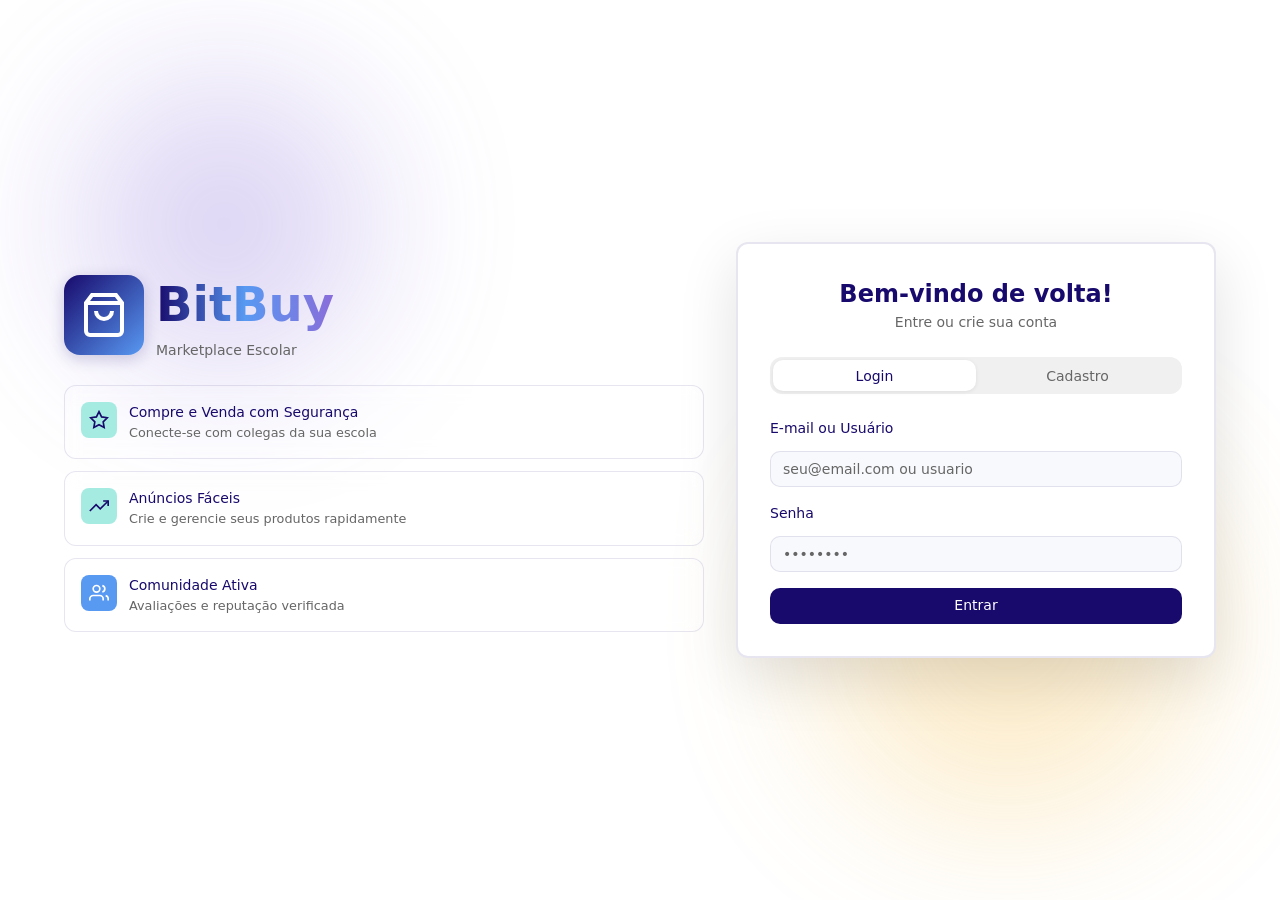
==== bitbuy/index.html @ c6470ace "Atualização 10082026" ====
<!DOCTYPE html>
<html lang="pt-BR">
<head>
  <meta charset="UTF-8">
  <meta name="viewport" content="width=device-width, initial-scale=1.0">
  <title>BitBuy — Marketplace Escolar</title>
  <link rel="stylesheet" href="style.css">
</head>
<body data-page="auth">

<div class="auth-page">
  <!-- Blobs animados de fundo -->
  <div class="auth-blob auth-blob-1"></div>
  <div class="auth-blob auth-blob-2"></div>

  <div class="auth-container">

    <!-- Branding (apenas desktop) -->
    <div class="auth-branding">
      <div class="auth-logo">
        <div class="auth-logo-icon">
          <svg viewBox="0 0 24 24" fill="none" stroke="currentColor" stroke-width="2">
            <path d="M6 2L3 6v14a2 2 0 002 2h14a2 2 0 002-2V6l-3-4z"/>
            <line x1="3" y1="6" x2="21" y2="6"/>
            <path d="M16 10a4 4 0 01-8 0"/>
          </svg>
        </div>
        <div class="auth-logo-text">
          <h1 class="gradient-text">BitBuy</h1>
          <p>Marketplace Escolar</p>
        </div>
      </div>

      <div style="display:flex;flex-direction:column;gap:.75rem">
        <div class="auth-feature">
          <div class="auth-feature-icon" style="background:var(--secondary)">
            <svg viewBox="0 0 24 24" fill="none" stroke="var(--primary)" stroke-width="2">
              <polygon points="12 2 15.09 8.26 22 9.27 17 14.14 18.18 21.02 12 17.77 5.82 21.02 7 14.14 2 9.27 8.91 8.26 12 2"/>
            </svg>
          </div>
          <div>
            <h3>Compre e Venda com Segurança</h3>
            <p>Conecte-se com colegas da sua escola</p>
          </div>
        </div>
        <div class="auth-feature">
          <div class="auth-feature-icon" style="background:#A6EBE2">
            <svg viewBox="0 0 24 24" fill="none" stroke="#180A6C" stroke-width="2">
              <polyline points="23 6 13.5 15.5 8.5 10.5 1 18"/><polyline points="17 6 23 6 23 12"/>
            </svg>
          </div>
          <div>
            <h3>Anúncios Fáceis</h3>
            <p>Crie e gerencie seus produtos rapidamente</p>
          </div>
        </div>
        <div class="auth-feature">
          <div class="auth-feature-icon" style="background:var(--accent)">
            <svg viewBox="0 0 24 24" fill="none" stroke="white" stroke-width="2">
              <path d="M17 21v-2a4 4 0 0 0-4-4H5a4 4 0 0 0-4 4v2"/><circle cx="9" cy="7" r="4"/>
              <path d="M23 21v-2a4 4 0 0 0-3-3.87"/><path d="M16 3.13a4 4 0 0 1 0 7.75"/>
            </svg>
          </div>
          <div>
            <h3>Comunidade Ativa</h3>
            <p>Avaliações e reputação verificada</p>
          </div>
        </div>
      </div>
    </div>

    <!-- Card de autenticação -->
    <div class="auth-card-wrapper">
      <div class="auth-card">

        <!-- Logo mobile -->
        <div class="auth-mobile-logo">
          <div class="auth-logo-icon" style="padding:.75rem">
            <svg style="width:2.5rem;height:2.5rem" viewBox="0 0 24 24" fill="none" stroke="white" stroke-width="2">
              <path d="M6 2L3 6v14a2 2 0 002 2h14a2 2 0 002-2V6l-3-4z"/>
              <line x1="3" y1="6" x2="21" y2="6"/>
              <path d="M16 10a4 4 0 01-8 0"/>
            </svg>
          </div>
        </div>

        <div class="auth-card-header">
          <h2 class="hidden-lg">BitBuy</h2>
          <h2 class="show-lg" style="display:none">Bem-vindo de volta!</h2>
          <p>Entre ou crie sua conta</p>
        </div>

        <!-- Tabs -->
        <div id="auth-tabs">
          <div class="tabs-list" style="margin-bottom:1.5rem">
            <button class="tab-trigger active" data-tab="login">Login</button>
            <button class="tab-trigger" data-tab="register">Cadastro</button>
          </div>

          <!-- Login -->
          <div class="tab-content active" data-tab="login">
            <form id="login-form" onsubmit="handleLogin(event)">
              <div class="form-group">
                <label class="label" for="login-email">E-mail ou Usuário</label>
                <input class="input" id="login-email" type="text" placeholder="seu@email.com ou usuario" required>
              </div>
              <div class="form-group">
                <label class="label" for="login-password">Senha</label>
                <input class="input" id="login-password" type="password" placeholder="••••••••" required>
              </div>
              <button type="submit" class="btn btn-primary btn-full" id="login-btn">Entrar</button>
            </form>
          </div>

          <!-- Cadastro -->
          <div class="tab-content" data-tab="register">
            <form id="register-form" onsubmit="handleRegister(event)">
              <div class="form-group">
                <label class="label" for="reg-username">Nome de Usuário</label>
                <input class="input" id="reg-username" type="text" placeholder="ex: joao_silva" required>
              </div>
              <div class="form-group">
                <label class="label" for="reg-email">E-mail</label>
                <input class="input" id="reg-email" type="email" placeholder="seu@email.com" required>
              </div>
              <div class="form-group">
                <label class="label" for="reg-password">Senha</label>
                <input class="input" id="reg-password" type="password" placeholder="Mínimo 6 caracteres" required>
              </div>
              <div class="form-group">
                <label class="label" for="reg-school">Instituição de Ensino</label>
                <input class="input" id="reg-school" type="text" placeholder="Nome da sua faculdade/escola" required>
              </div>
              <div class="form-group">
                <label class="label" for="reg-type">Tipo de Conta</label>
                <select class="select" id="reg-type" onchange="toggleContactField()">
                  <option value="comprador">Quero Apenas Comprar</option>
                  <option value="vendedor">Quero Vender Produtos/Serviços</option>
                </select>
              </div>
              <div class="form-group" id="contact-field" style="display:none">
                <label class="label" for="reg-contact">Telefone ou Forma de Contato</label>
                <input class="input" id="reg-contact" type="text" placeholder="Digite seu telefone ou forma de contato">
              </div>
              <button type="submit" class="btn btn-primary btn-full" id="register-btn">Cadastrar</button>
            </form>
          </div>
        </div><!-- /tabs -->

      </div>
    </div><!-- /auth-card-wrapper -->

  </div><!-- /auth-container -->
</div><!-- /auth-page -->

<div id="toast-container"></div>

<script src="app.js"></script>
<script>
  function toggleContactField() {
    const type = document.getElementById('reg-type').value;
    const field = document.getElementById('contact-field');
    const input = document.getElementById('reg-contact');
    field.style.display = type === 'vendedor' ? '' : 'none';
    input.required = type === 'vendedor';
  }

  async function handleLogin(e) {
    e.preventDefault();
    const btn = document.getElementById('login-btn');
    btn.disabled = true;
    btn.textContent = 'Entrando...';
    try {
      const data = await apiPost('login.php', {
        emailOrUsername: document.getElementById('login-email').value,
        password: document.getElementById('login-password').value,
      });
      if (data.success) {
        State.setUser(data.user);
        toast('Login realizado com sucesso!');
        setTimeout(() => navigate('home.html'), 600);
      } else {
        toast(data.message || 'Email/usuário ou senha incorretos.', 'error');
        btn.disabled = false;
        btn.textContent = 'Entrar';
      }
    } catch {
      toast('Não foi possível conectar ao servidor.', 'error');
      btn.disabled = false;
      btn.textContent = 'Entrar';
    }
  }

  async function handleRegister(e) {
    e.preventDefault();
    const type = document.getElementById('reg-type').value;
    const contact = document.getElementById('reg-contact').value.trim();
    if (type === 'vendedor' && !contact) {
      toast('Informe uma forma de contato para conta de vendedor.', 'error');
      return;
    }
    const btn = document.getElementById('register-btn');
    btn.disabled = true;
    btn.textContent = 'Cadastrando...';
    try {
      const data = await apiPost('register.php', {
        username:    document.getElementById('reg-username').value,
        email:       document.getElementById('reg-email').value,
        password:    document.getElementById('reg-password').value,
        school:      document.getElementById('reg-school').value,
        accountType: type,
        contact,
      });
      if (data.success) {
        State.setUser(data.user);
        toast('Conta criada com sucesso!');
        setTimeout(() => navigate('home.html'), 600);
      } else {
        toast(data.message || 'Erro ao criar conta.', 'error');
        btn.disabled = false;
        btn.textContent = 'Cadastrar';
      }
    } catch {
      toast('Não foi possível conectar ao servidor.', 'error');
      btn.disabled = false;
      btn.textContent = 'Cadastrar';
    }
  }

  document.addEventListener('DOMContentLoaded', () => {
    initTabs('auth-tabs');
    // mostrar título correto em desktop
    const isDesktop = window.innerWidth >= 1024;
    document.querySelector('.hidden-lg').style.display = isDesktop ? 'none' : '';
    document.querySelector('.show-lg').style.display  = isDesktop ? ''     : 'none';
  });
</script>
</body>
</html>
---- bitbuy/style.css ----
/* ============================================================
   BitBuy — style.css
   Tema fiel ao theme.css original (variáveis CSS)
   ============================================================ */

/* ---------- Variáveis de tema (light) ---------- */
:root {
  --background: #ffffff;
  --foreground: #180A6C;
  --card: #ffffff;
  --card-foreground: #180A6C;
  --primary: #180A6C;
  --primary-foreground: #ffffff;
  --secondary: #A6EBE2;
  --secondary-foreground: #180A6C;
  --muted: #f0f0f0;
  --muted-foreground: #666666;
  --accent: #5899F2;
  --accent-foreground: #ffffff;
  --highlight: #896DDA;
  --destructive: #d4183d;
  --destructive-foreground: #ffffff;
  --border: rgba(24,10,108,0.1);
  --input-bg: #f8f9fc;
  --ring: #5899F2;
  --radius: 0.75rem;
  --warning: #F5C051;
}

/* ---------- Tema escuro ---------- */
.dark {
  --background: #0f0820;
  --foreground: #A6EBE2;
  --card: #1a1035;
  --card-foreground: #A6EBE2;
  --primary: #A6EBE2;
  --primary-foreground: #180A6C;
  --secondary: #180A6C;
  --secondary-foreground: #A6EBE2;
  --muted: #2a2045;
  --muted-foreground: #a0a0a0;
  --accent: #5899F2;
  --accent-foreground: #ffffff;
  --border: rgba(166,235,226,0.15);
  --input-bg: #1a1035;
}

/* ---------- Reset ---------- */
*, *::before, *::after { box-sizing: border-box; margin: 0; padding: 0; }

body {
  font-family: system-ui, -apple-system, sans-serif;
  background: var(--background);
  color: var(--foreground);
  font-size: 16px;
  line-height: 1.5;
  min-height: 100vh;
}

a { color: inherit; text-decoration: none; }
button { cursor: pointer; font-family: inherit; }
input, textarea, select { font-family: inherit; font-size: 1rem; }
img { max-width: 100%; display: block; }
main {
  padding-bottom: 7.5rem;
  box-sizing: border-box;
}


/* ---------- Utilitários de layout ---------- */
.flex { display: flex; }
.flex-col { flex-direction: column; }
.items-center { align-items: center; }
.items-start { align-items: flex-start; }
.items-end { align-items: flex-end; }
.justify-center { justify-content: center; }
.justify-between { justify-content: space-between; }
.justify-end { justify-content: flex-end; }
.gap-1 { gap: 0.25rem; }
.gap-2 { gap: 0.5rem; }
.gap-3 { gap: 0.75rem; }
.gap-4 { gap: 1rem; }
.gap-6 { gap: 1.5rem; }
.flex-wrap { flex-wrap: wrap; }
.flex-1 { flex: 1; }
.grid { display: grid; }
.w-full { width: 100%; }
.h-full { height: 100%; }
.relative { position: relative; }
.absolute { position: absolute; }
.fixed { position: fixed; }
.sticky { position: sticky; }
.overflow-hidden { overflow: hidden; }
.overflow-y-auto { overflow-y: auto; }
.shrink-0 { flex-shrink: 0; }

/* ---------- Espaçamento ---------- */
.p-2 { padding: 0.5rem; }
.p-3 { padding: 0.75rem; }
.p-4 { padding: 1rem; }
.p-6 { padding: 1.5rem; }
.px-2 { padding-left: 0.5rem; padding-right: 0.5rem; }
.px-3 { padding-left: 0.75rem; padding-right: 0.75rem; }
.px-4 { padding-left: 1rem; padding-right: 1rem; }
.px-6 { padding-left: 1.5rem; padding-right: 1.5rem; }
.py-2 { padding-top: 0.5rem; padding-bottom: 0.5rem; }
.py-4 { padding-top: 1rem; padding-bottom: 1rem; }
.py-6 { padding-top: 1.5rem; padding-bottom: 1.5rem; }
.py-8 { padding-top: 2rem; padding-bottom: 2rem; }
.mt-2 { margin-top: 0.5rem; }
.mt-4 { margin-top: 1rem; }
.mb-2 { margin-bottom: 0.5rem; }
.mb-4 { margin-bottom: 1rem; }
.mb-6 { margin-bottom: 1.5rem; }
.mx-auto { margin-left: auto; margin-right: auto; }

/* ---------- Tipografia ---------- */
.text-xs { font-size: 0.75rem; }
.text-sm { font-size: 0.875rem; }
.text-base { font-size: 1rem; }
.text-lg { font-size: 1.125rem; }
.text-xl { font-size: 1.25rem; }
.text-2xl { font-size: 1.5rem; }
.text-3xl { font-size: 1.875rem; }
.font-medium { font-weight: 500; }
.font-semibold { font-weight: 600; }
.font-bold { font-weight: 700; }
.text-center { text-align: center; }
.text-right { text-align: right; }
.capitalize { text-transform: capitalize; }
.line-clamp-2 { display: -webkit-box; -webkit-line-clamp: 2; -webkit-box-orient: vertical; overflow: hidden; }
.truncate { overflow: hidden; text-overflow: ellipsis; white-space: nowrap; }
.whitespace-nowrap { white-space: nowrap; }

/* ---------- Cores de texto ---------- */
.text-primary { color: var(--primary); }
.text-accent { color: var(--accent); }
.text-muted { color: var(--muted-foreground); }
.text-destructive { color: var(--destructive); }
.text-yellow { color: #eab308; }
.text-white { color: #fff; }

/* ---------- Gradiente de texto ---------- */
.gradient-text {
  background: linear-gradient(to right, var(--primary), var(--accent), #896DDA);
  -webkit-background-clip: text;
  -webkit-text-fill-color: transparent;
  background-clip: text;
}

/* ============================================================
   COMPONENTES
   ============================================================ */

/* ---------- Botões ---------- */
.btn {
  display: inline-flex;
  align-items: center;
  justify-content: center;
  gap: 0.5rem;
  padding: 0.5rem 1rem;
  border-radius: calc(var(--radius) - 2px);
  font-size: 0.875rem;
  font-weight: 500;
  border: 1px solid transparent;
  transition: background 0.15s, opacity 0.15s, transform 0.1s;
  white-space: nowrap;
  line-height: 1.25;
  min-height: 2.25rem;
}
.btn:disabled { opacity: 0.5; pointer-events: none; }
.btn:active { transform: scale(0.98); }
.btn svg { width: 1rem; height: 1rem; flex-shrink: 0; }

.btn-primary { background: var(--primary); color: var(--primary-foreground); }
.btn-primary:hover { opacity: 0.9; }

.btn-destructive { background: var(--destructive); color: var(--destructive-foreground); }
.btn-destructive:hover { opacity: 0.9; }

.btn-outline { background: var(--background); color: var(--foreground); border-color: var(--border); }
.btn-outline:hover { background: var(--accent); color: var(--accent-foreground); }

.btn-ghost { background: transparent; color: var(--foreground); border-color: transparent; }
.btn-ghost:hover { background: var(--muted); }

.btn-sm { padding: 0.35rem 0.75rem; font-size: 0.8rem; min-height: 2rem; }
.btn-lg { padding: 0.625rem 1.5rem; min-height: 2.5rem; }
.btn-icon { padding: 0.5rem; min-width: 2.25rem; min-height: 2.25rem; border-radius: calc(var(--radius) - 2px); }
.btn-full { width: 100%; }

/* ---------- Inputs ---------- */
.input {
  display: block;
  width: 100%;
  padding: 0.4rem 0.75rem;
  border: 1px solid var(--border);
  border-radius: calc(var(--radius) - 2px);
  background: var(--input-bg);
  color: var(--foreground);
  font-size: 0.875rem;
  min-height: 2.25rem;
  outline: none;
  transition: border-color 0.15s, box-shadow 0.15s;
}
.input:focus { border-color: var(--ring); box-shadow: 0 0 0 3px rgba(88,153,242,0.2); }
.input::placeholder { color: var(--muted-foreground); }
.input[type="file"] { padding: 0.3rem 0.75rem; cursor: pointer; }

.textarea {
  display: block;
  width: 100%;
  padding: 0.5rem 0.75rem;
  border: 1px solid var(--border);
  border-radius: calc(var(--radius) - 2px);
  background: var(--input-bg);
  color: var(--foreground);
  font-size: 0.875rem;
  resize: vertical;
  min-height: 5rem;
  outline: none;
  transition: border-color 0.15s, box-shadow 0.15s;
}
.textarea:focus { border-color: var(--ring); box-shadow: 0 0 0 3px rgba(88,153,242,0.2); }
.textarea::placeholder { color: var(--muted-foreground); }

/* ---------- Label ---------- */
.label {
  display: block;
  font-size: 0.875rem;
  font-weight: 500;
  margin-bottom: 0.375rem;
  color: var(--foreground);
}

/* ---------- Select nativo estilizado ---------- */
.select {
  display: block;
  width: 100%;
  padding: 0.4rem 2rem 0.4rem 0.75rem;
  border: 1px solid var(--border);
  border-radius: calc(var(--radius) - 2px);
  background: var(--input-bg);
  color: var(--foreground);
  font-size: 0.875rem;
  min-height: 2.25rem;
  outline: none;
  appearance: none;
  background-image: url("data:image/svg+xml,%3Csvg xmlns='http://www.w3.org/2000/svg' width='12' height='12' viewBox='0 0 24 24' fill='none' stroke='%23666' stroke-width='2'%3E%3Cpath d='M6 9l6 6 6-6'/%3E%3C/svg%3E");
  background-repeat: no-repeat;
  background-position: right 0.75rem center;
  cursor: pointer;
  transition: border-color 0.15s, box-shadow 0.15s;
}
.select:focus { border-color: var(--ring); box-shadow: 0 0 0 3px rgba(88,153,242,0.2); }

/* ---------- Form group ---------- */
.form-group { display: grid; gap: 0.375rem; margin-bottom: 1rem; }
.form-row { display: grid; grid-template-columns: 1fr 1fr; gap: 1rem; }
@media (max-width: 640px) { .form-row { grid-template-columns: 1fr; } }

/* ---------- Card ---------- */
.card {
  background: var(--card);
  color: var(--card-foreground);
  border: 1px solid var(--border);
  border-radius: var(--radius);
  display: flex;
  flex-direction: column;
  gap: 0;
}
.card-header { padding: 1.5rem 1.5rem 0; }
.card-title { font-size: 1rem; font-weight: 600; line-height: 1.2; }
.card-description { font-size: 0.875rem; color: var(--muted-foreground); margin-top: 0.25rem; }
.card-content { padding: 1rem 1.5rem; }
.card-footer { padding: 0 1.5rem 1.5rem; display: flex; align-items: center; gap: 0.5rem; }
.card.shadow { box-shadow: 0 4px 24px rgba(24,10,108,0.08); border: none; }
.card.shadow-sm { box-shadow: 0 1px 8px rgba(24,10,108,0.06); }

/* ---------- Badge ---------- */
.badge {
  display: inline-flex;
  align-items: center;
  justify-content: center;
  border-radius: 0.375rem;
  border: 1px solid transparent;
  padding: 0.125rem 0.5rem;
  font-size: 0.75rem;
  font-weight: 500;
  white-space: nowrap;
  cursor: default;
  transition: background 0.15s;
}
.badge-default { background: var(--primary); color: var(--primary-foreground); }
.badge-secondary { background: var(--secondary); color: var(--secondary-foreground); }
.badge-outline { background: transparent; border-color: var(--border); color: var(--foreground); }
.badge-accent { background: var(--accent); color: var(--accent-foreground); }
.badge.clickable { cursor: pointer; }
.badge.clickable:hover { opacity: 0.85; }

/* ---------- Avatar ---------- */
.avatar {
  width: 2.5rem;
  height: 2.5rem;
  border-radius: 50%;
  overflow: hidden;
  display: flex;
  align-items: center;
  justify-content: center;
  background: var(--muted);
  flex-shrink: 0;
}
.avatar img { width: 100%; height: 100%; object-fit: cover; }
.avatar-lg { width: 8rem; height: 8rem; }
.avatar-fallback { color: var(--muted-foreground); display: flex; align-items: center; justify-content: center; width: 100%; height: 100%; }
.avatar-fallback svg { width: 60%; height: 60%; }

/* ---------- Switch ---------- */
.switch-wrapper { display: flex; align-items: center; gap: 0.5rem; }
.switch {
  position: relative;
  width: 2rem;
  height: 1.15rem;
  background: #cbced4;
  border-radius: 999px;
  border: 1px solid transparent;
  transition: background 0.2s;
  cursor: pointer;
  flex-shrink: 0;
}
.switch.on { background: var(--primary); }
.dark .switch { background: rgba(255,255,255,0.2); }
.dark .switch.on { background: var(--primary); }
.switch-thumb {
  position: absolute;
  top: 50%;
  left: 1px;
  transform: translateY(-50%);
  width: 1rem;
  height: 1rem;
  background: var(--card);
  border-radius: 50%;
  transition: left 0.2s;
}
.switch.on .switch-thumb { left: calc(100% - 17px); }

/* ---------- Stars ---------- */
.stars { display: flex; gap: 0.125rem; }
.star { width: 1.25rem; height: 1.25rem; color: #d1d5db; cursor: pointer; }
.star.filled { color: #eab308; }
.star svg { width: 100%; height: 100%; }

/* ---------- Separador ---------- */
.separator { height: 1px; background: var(--border); width: 100%; margin: 1rem 0; }

/* ============================================================
   MODAL / DIALOG
   ============================================================ */
.overlay {
  position: fixed;
  inset: 0;
  background: rgba(0,0,0,0.5);
  z-index: 50;
  display: flex;
  align-items: center;
  justify-content: center;
  padding: 1rem;
  opacity: 0;
  pointer-events: none;
  transition: opacity 0.2s;
}
.overlay.open { opacity: 1; pointer-events: all; }

.modal {
  background: var(--card);
  color: var(--card-foreground);
  border: 1px solid var(--border);
  border-radius: var(--radius);
  padding: 1.5rem;
  width: 100%;
  max-width: 32rem;
  max-height: 90vh;
  overflow-y: auto;
  position: relative;
  transform: scale(0.95);
  transition: transform 0.2s;
  box-shadow: 0 8px 40px rgba(0,0,0,0.18);
}
.overlay.open .modal { transform: scale(1); }
.modal-lg { max-width: 42rem; }

.modal-close {
  position: absolute;
  top: 1rem;
  right: 1rem;
  background: none;
  border: none;
  cursor: pointer;
  opacity: 0.6;
  color: var(--foreground);
  padding: 0.25rem;
  border-radius: 0.25rem;
  display: flex;
  align-items: center;
}
.modal-close:hover { opacity: 1; }
.modal-close svg { width: 1rem; height: 1rem; }

.modal-header { margin-bottom: 1rem; padding-right: 1.5rem; }
.modal-title { font-size: 1.125rem; font-weight: 600; line-height: 1; }
.modal-description { font-size: 0.875rem; color: var(--muted-foreground); margin-top: 0.25rem; }

/* ============================================================
   TABS
   ============================================================ */
.tabs-list {
  display: flex;
  background: var(--muted);
  border-radius: 0.75rem;
  padding: 3px;
  width: 100%;
}
.tab-trigger {
  flex: 1;
  padding: 0.4rem 1rem;
  border: none;
  background: transparent;
  border-radius: 0.625rem;
  font-size: 0.875rem;
  font-weight: 500;
  color: var(--muted-foreground);
  cursor: pointer;
  transition: background 0.15s, color 0.15s;
  border: 1px solid transparent;
}
.tab-trigger.active {
  background: var(--card);
  color: var(--foreground);
  box-shadow: 0 1px 4px rgba(0,0,0,0.08);
}
.tab-content { display: none; }
.tab-content.active { display: block; }

/* ============================================================
   TOAST
   ============================================================ */
#toast-container {
  position: fixed;
  bottom: 5rem;
  right: 1rem;
  z-index: 9999;
  display: flex;
  flex-direction: column;
  gap: 0.5rem;
  pointer-events: none;
}
.toast {
  background: var(--card);
  color: var(--card-foreground);
  border: 1px solid var(--border);
  border-radius: var(--radius);
  padding: 0.75rem 1rem;
  font-size: 0.875rem;
  box-shadow: 0 4px 16px rgba(0,0,0,0.12);
  pointer-events: all;
  display: flex;
  align-items: center;
  gap: 0.5rem;
  min-width: 220px;
  max-width: 340px;
  animation: slideIn 0.25s ease;
}
.toast.success { border-left: 4px solid #22c55e; }
.toast.error   { border-left: 4px solid var(--destructive); }
@keyframes slideIn {
  from { transform: translateX(110%); opacity: 0; }
  to   { transform: translateX(0);    opacity: 1; }
}
@keyframes slideOut {
  from { transform: translateX(0);    opacity: 1; }
  to   { transform: translateX(110%); opacity: 0; }
}

/* ============================================================
   NAVEGAÇÃO INFERIOR + FOOTER
   ============================================================ */
.bottom-nav {
  position: fixed;
  bottom: 3.5rem;
  left: 0; right: 0;
  background: rgba(var(--card), 0.95);
  background: var(--card);
  border-top: 1px solid var(--border);
  z-index: 30;
  backdrop-filter: blur(8px);
}
.bottom-nav-inner {
  display: flex;
  justify-content: space-around;
  align-items: center;
  height: 4rem;
  max-width: 32rem;
  margin: 0 auto;
}
.nav-btn {
  display: flex;
  flex-direction: column;
  align-items: center;
  gap: 0.2rem;
  padding: 0.5rem 1rem;
  background: none;
  border: none;
  color: var(--muted-foreground);
  font-size: 0.7rem;
  cursor: pointer;
  position: relative;
  transition: color 0.15s;
}
.nav-btn svg { width: 1.5rem; height: 1.5rem; }
.nav-btn.active { color: var(--accent); }
.nav-btn.active::after {
  content: '';
  position: absolute;
  bottom: -1px;
  left: 50%;
  transform: translateX(-50%);
  width: 3rem;
  height: 3px;
  background: var(--accent);
  border-radius: 999px;
}

.footer {
  position: fixed;
  bottom: 0; left: 0; right: 0;
  background: var(--card);
  border-top: 1px solid var(--border);
  z-index: 40;
  backdrop-filter: blur(8px);
}
.footer-inner {
  display: flex;
  align-items: center;
  justify-content: space-between;
  padding: 0.6rem 1rem;
  max-width: 80rem;
  margin: 0 auto;
}
.footer-copy { font-size: 0.7rem; color: var(--muted-foreground); }
.footer-btn {
  background: none;
  border: none;
  padding: 0.4rem;
  border-radius: 50%;
  cursor: pointer;
  color: var(--foreground);
  display: flex;
  align-items: center;
  transition: background 0.15s;
}
.footer-btn:hover { background: rgba(88,153,242,0.12); }
.footer-btn svg { width: 1.25rem; height: 1.25rem; }
.theme-btn {
  background: var(--accent);
  color: var(--accent-foreground);
  border: none;
  border-radius: 50%;
  padding: 0.4rem;
  cursor: pointer;
  display: flex;
  align-items: center;
  transition: opacity 0.15s;
}
.theme-btn:hover { opacity: 0.85; }
.theme-btn svg { width: 1.25rem; height: 1.25rem; }

/* ============================================================
   PÁGINAS
   ============================================================ */

/* --- Layout wrapper --- */
.page-wrapper { min-height: 100vh; padding-bottom: 8rem; }

/* ---- AUTH PAGE ---- */
.auth-page {
  min-height: 100vh;
  display: flex;
  align-items: center;
  justify-content: center;
  padding: 1rem;
  position: relative;
  overflow: hidden;
  background: var(--background);
}
.auth-blob {
  position: absolute;
  border-radius: 50%;
  filter: blur(80px);
  opacity: 0.3;
  pointer-events: none;
}
.auth-blob-1 { width: 18rem; height: 18rem; background: #896DDA; top: 5rem; left: 5rem; animation: blob1 20s infinite ease-in-out; }
.auth-blob-2 { width: 24rem; height: 24rem; background: #F5C051; bottom: 5rem; right: 5rem; animation: blob2 15s infinite ease-in-out; }
@keyframes blob1 { 0%,100%{transform:scale(1) rotate(0deg)} 50%{transform:scale(1.2) rotate(90deg)} }
@keyframes blob2 { 0%,100%{transform:scale(1.2) rotate(90deg)} 50%{transform:scale(1) rotate(0deg)} }

.auth-container {
  display: flex;
  gap: 2rem;
  align-items: center;
  width: 100%;
  max-width: 72rem;
  position: relative;
  z-index: 1;
}
.auth-branding {
  flex: 1;
  display: none;
  flex-direction: column;
  gap: 1.5rem;
}
@media (min-width: 1024px) { .auth-branding { display: flex; } }

.auth-logo { display: flex; align-items: center; gap: 0.75rem; }
.auth-logo-icon {
  background: linear-gradient(135deg, var(--primary), var(--accent));
  padding: 1rem;
  border-radius: 1rem;
  box-shadow: 0 4px 16px rgba(24,10,108,0.2);
  display: flex;
  align-items: center;
  justify-content: center;
}
.auth-logo-icon svg { width: 3rem; height: 3rem; color: white; }
.auth-logo-text h1 { font-size: 3rem; font-weight: 700; }
.auth-logo-text p { color: var(--muted-foreground); font-size: 0.875rem; }

.auth-feature {
  display: flex;
  align-items: flex-start;
  gap: 0.75rem;
  padding: 1rem;
  background: rgba(255,255,255,0.05);
  backdrop-filter: blur(8px);
  border-radius: var(--radius);
  border: 1px solid var(--border);
}
.dark .auth-feature { background: rgba(255,255,255,0.04); }
.auth-feature-icon {
  padding: 0.5rem;
  border-radius: 0.5rem;
  flex-shrink: 0;
  display: flex;
  align-items: center;
  justify-content: center;
}
.auth-feature-icon svg { width: 1.25rem; height: 1.25rem; }
.auth-feature h3 { font-size: 0.875rem; font-weight: 500; }
.auth-feature p { font-size: 0.8rem; color: var(--muted-foreground); }

.auth-card-wrapper {
  width: 100%;
  max-width: 30rem;
}
@media (min-width: 1024px) { .auth-card-wrapper { width: auto; min-width: 30rem; } }

.auth-card {
  background: var(--card);
  border: 2px solid var(--border);
  border-radius: var(--radius);
  padding: 2rem;
  box-shadow: 0 20px 60px rgba(0,0,0,0.12);
}
.auth-card-header { text-align: center; margin-bottom: 1.5rem; }
.auth-card-header h2 { font-size: 1.5rem; font-weight: 700; }
.auth-card-header p { font-size: 0.875rem; color: var(--muted-foreground); }
.auth-mobile-logo {
  display: flex;
  justify-content: center;
  margin-bottom: 1rem;
}
@media (min-width: 1024px) { .auth-mobile-logo { display: none; } }

/* ---- HOME PAGE ---- */
.home-header {
  background: var(--card);
  border-bottom: 1px solid var(--border);
  position: sticky;
  top: 0;
  z-index: 10;
  box-shadow: 0 1px 6px rgba(0,0,0,0.04);
}
.home-header-inner { max-width: 80rem; margin: 0 auto; padding: 1rem; }
.home-header h1 { font-size: 1.5rem; font-weight: 700; margin-bottom: 1rem; }

.search-wrapper { position: relative; margin-bottom: 1rem; }
.search-icon {
  position: absolute;
  left: 0.75rem;
  top: 50%;
  transform: translateY(-50%);
  color: var(--muted-foreground);
  pointer-events: none;
  display: flex;
}
.search-icon svg { width: 1.25rem; height: 1.25rem; }
.search-input { padding-left: 2.5rem; }

.categories { display: flex; gap: 0.5rem; overflow-x: auto; padding-bottom: 0.5rem; }
.categories::-webkit-scrollbar { display: none; }

.ads-grid {
  display: grid;
  grid-template-columns: 1fr;
  gap: 1rem;
  max-width: 80rem;
  margin: 0 auto;
  padding: 1.5rem 1rem;
}
@media (min-width: 640px)  { .ads-grid { grid-template-columns: repeat(2, 1fr); } }
@media (min-width: 1024px) { .ads-grid { grid-template-columns: repeat(3, 1fr); } }

/* ---- AD CARD ---- */
.ad-card {
  background: var(--card);
  border: 1px solid var(--border);
  border-radius: var(--radius);
  overflow: hidden;
  cursor: pointer;
  transition: transform 0.2s, box-shadow 0.2s;
}
.ad-card:hover { transform: translateY(-4px) scale(1.02); box-shadow: 0 8px 24px rgba(0,0,0,0.12); }

.ad-card-img {
  width: 100%;
  aspect-ratio: 1;
  object-fit: cover;
  background: var(--muted);
  display: flex;
  align-items: center;
  justify-content: center;
  overflow: hidden;
}
.ad-card-img img { width: 100%; height: auto; object-fit: cover; }
.ad-card-img svg { width: 3rem; height: 3rem; color: var(--muted-foreground); opacity: 0.4; }

.ad-card-body { padding: 0.75rem; }
.ad-card-top { display: flex; align-items: flex-start; justify-content: space-between; gap: 0.5rem; margin-bottom: 0.5rem; }
.ad-card-title { font-weight: 600; font-size: 0.9rem; line-height: 1.3; flex: 1; }
.ad-price { font-size: 1.25rem; font-weight: 700; color: var(--accent); margin-bottom: 0.35rem; }
.ad-meta { font-size: 0.78rem; color: var(--muted-foreground); display: flex; align-items: center; gap: 0.25rem; }
.ad-meta svg { width: 1rem; height: 1rem; }

/* ---- PROFILE PAGE ---- */
.profile-banner { height: 8rem; background: linear-gradient(to right, rgba(24,10,108,0.8), #180A6C); }
.profile-card-content { padding: 0 1.5rem 1.5rem; position: relative; }
.profile-avatar-wrapper { margin-top: -4rem; margin-bottom: 1rem; }
.profile-avatar {
  width: 8rem; height: 8rem;
  border-radius: 50%;
  border: 4px solid var(--background);
  box-shadow: 0 4px 16px rgba(0,0,0,0.15);
  overflow: hidden;
  background: var(--muted);
  display: flex;
  align-items: center;
  justify-content: center;
}
.profile-avatar img { width: 100%; height: 100%; object-fit: cover; }
.profile-avatar svg { width: 60%; height: 60%; color: var(--muted-foreground); }
.profile-info { margin-bottom: 1rem; }
.profile-info h2 { font-size: 1.5rem; font-weight: 700; }
.profile-info .email { font-size: 0.875rem; color: var(--muted-foreground); }
.account-badge {
  display: inline-block;
  margin-top: 0.25rem;
  font-size: 0.75rem;
  font-weight: 500;
  color: var(--primary);
  background: rgba(24,10,108,0.08);
  padding: 0.2rem 0.6rem;
  border-radius: 999px;
}
.dark .account-badge { color: var(--primary); background: rgba(166,235,226,0.12); }

.profile-stats {
  display: grid;
  grid-template-columns: repeat(auto-fit, minmax(120px, 1fr));
  gap: 1rem;
  border-top: 1px solid var(--border);
  border-bottom: 1px solid var(--border);
  padding: 1rem 0;
  margin: 1rem 0;
}
.stat-label { font-size: 0.8rem; color: var(--muted-foreground); }
.stat-value { font-weight: 500; font-size: 0.9rem; }

.profile-actions { display: flex; gap: 0.75rem; flex-wrap: wrap; justify-content: flex-end; }

.image-upload-area {
  border: 2px dashed var(--border);
  border-radius: var(--radius);
  padding: 1.5rem;
  text-align: center;
  cursor: pointer;
  transition: background 0.15s;
}
.image-upload-area:hover { background: var(--muted); }
.image-upload-area svg { width: 3rem; height: 3rem; color: var(--muted-foreground); margin: 0 auto 0.5rem; opacity: 0.5; }
.image-preview { max-height: 12rem; margin: 0 auto 0.5rem; border-radius: 0.5rem; object-fit: contain; }

/* ============================================================
   LOADING
   ============================================================ */
.loading-pulse { animation: pulse 1.5s infinite; }
@keyframes pulse { 0%,100%{opacity:1} 50%{opacity:0.4} }
.empty-state { text-align: center; padding: 3rem 1rem; color: var(--muted-foreground); }

/* ============================================================
   RESPONSIVE
   ============================================================ */
@media (max-width: 640px) {
  .auth-card { padding: 1.5rem; }
  .modal { padding: 1.25rem; }
  .profile-stats { grid-template-columns: 1fr 1fr; }
}
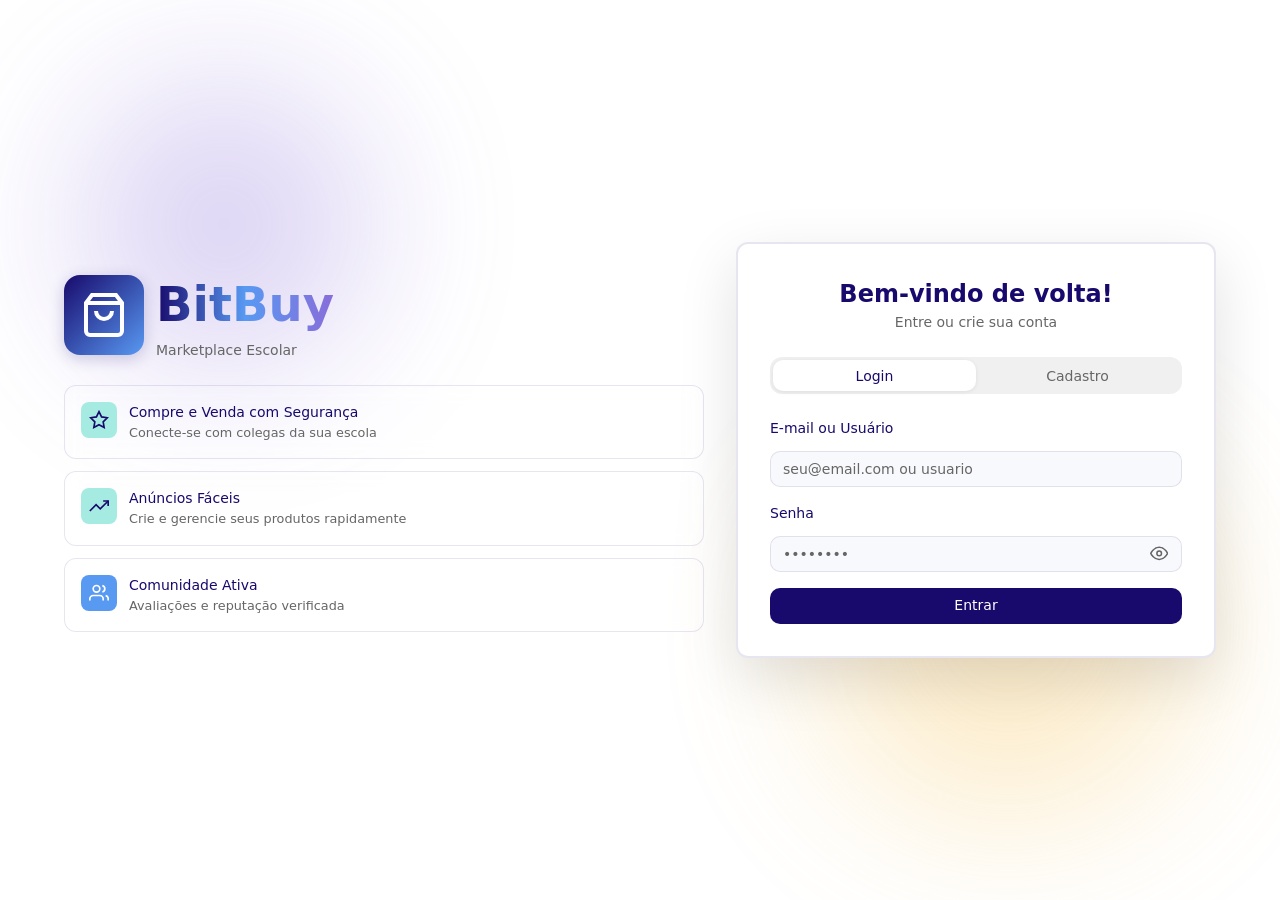
==== commit 86d17ef8: "Toast, Imagem, Visualizar Senha" ====
--- a/bitbuy/index.html
+++ b/bitbuy/index.html
@@ -106,7 +106,13 @@
               </div>
               <div class="form-group">
                 <label class="label" for="login-password">Senha</label>
-                <input class="input" id="login-password" type="password" placeholder="••••••••" required>
+                <div class="password-wrapper">
+                  <input class="input" id="login-password" type="password" placeholder="••••••••" required>
+                  <button type="button" class="password-toggle" onclick="togglePassword(this)" aria-label="Mostrar senha">
+                    <svg class="eye-open" viewBox="0 0 24 24" fill="none" stroke="currentColor" stroke-width="2"><path d="M1 12s4-8 11-8 11 8 11 8-4 8-11 8-11-8-11-8z"/><circle cx="12" cy="12" r="3"/></svg>
+                    <svg class="eye-closed" style="display:none" viewBox="0 0 24 24" fill="none" stroke="currentColor" stroke-width="2"><path d="M17.94 17.94A10.07 10.07 0 0 1 12 20c-7 0-11-8-11-8a18.45 18.45 0 0 1 5.06-5.94M9.9 4.24A9.12 9.12 0 0 1 12 4c7 0 11 8 11 8a18.5 18.5 0 0 1-2.16 3.19m-6.72-1.07a3 3 0 1 1-4.24-4.24"/><line x1="1" y1="1" x2="23" y2="23"/></svg>
+                  </button>
+                </div>
               </div>
               <button type="submit" class="btn btn-primary btn-full" id="login-btn">Entrar</button>
             </form>
@@ -125,7 +131,13 @@
               </div>
               <div class="form-group">
                 <label class="label" for="reg-password">Senha</label>
-                <input class="input" id="reg-password" type="password" placeholder="Mínimo 6 caracteres" required>
+                <div class="password-wrapper">
+                  <input class="input" id="login-password" type="password" placeholder="••••••••" required>
+                  <button type="button" class="password-toggle" onclick="togglePassword(this)" aria-label="Mostrar senha">
+                    <svg class="eye-open" viewBox="0 0 24 24" fill="none" stroke="currentColor" stroke-width="2"><path d="M1 12s4-8 11-8 11 8 11 8-4 8-11 8-11-8-11-8z"/><circle cx="12" cy="12" r="3"/></svg>
+                    <svg class="eye-closed" style="display:none" viewBox="0 0 24 24" fill="none" stroke="currentColor" stroke-width="2"><path d="M17.94 17.94A10.07 10.07 0 0 1 12 20c-7 0-11-8-11-8a18.45 18.45 0 0 1 5.06-5.94M9.9 4.24A9.12 9.12 0 0 1 12 4c7 0 11 8 11 8a18.5 18.5 0 0 1-2.16 3.19m-6.72-1.07a3 3 0 1 1-4.24-4.24"/><line x1="1" y1="1" x2="23" y2="23"/></svg>
+                  </button>
+                </div>
               </div>
               <div class="form-group">
                 <label class="label" for="reg-school">Instituição de Ensino</label>
@@ -165,6 +177,15 @@
     input.required = type === 'vendedor';
   }
 
+  function togglePassword(btn) {
+    const input = btn.parentElement.querySelector('input');
+    const show = input.type === 'password';
+    input.type = show ? 'text' : 'password';
+    btn.querySelector('.eye-open').style.display   = show ? 'none' : '';
+    btn.querySelector('.eye-closed').style.display = show ? '' : 'none';
+    btn.setAttribute('aria-label', show ? 'Ocultar senha' : 'Mostrar senha');
+  }
+  
   async function handleLogin(e) {
     e.preventDefault();
     const btn = document.getElementById('login-btn');
--- a/bitbuy/style.css
+++ b/bitbuy/style.css
@@ -722,6 +722,7 @@
 
 /* ---- AD CARD ---- */
 .ad-card {
+  position: relative;
   background: var(--card);
   border: 1px solid var(--border);
   border-radius: var(--radius);
@@ -730,6 +731,34 @@
   transition: transform 0.2s, box-shadow 0.2s;
 }
 .ad-card:hover { transform: translateY(-4px) scale(1.02); box-shadow: 0 8px 24px rgba(0,0,0,0.12); }
+
+/* ---- Ações do vendedor sobre o próprio card (editar/excluir) ---- */
+.ad-card-actions {
+  position: absolute;
+  top: 0.5rem;
+  right: 0.5rem;
+  z-index: 2;
+  display: flex;
+  gap: 0.4rem;
+}
+.ad-card-action-btn {
+  width: 2rem;
+  height: 2rem;
+  border-radius: 50%;
+  border: none;
+  display: flex;
+  align-items: center;
+  justify-content: center;
+  background: rgba(255,255,255,0.92);
+  color: var(--foreground);
+  box-shadow: 0 2px 8px rgba(0,0,0,0.18);
+  transition: background 0.15s, color 0.15s, transform 0.15s;
+}
+.ad-card-action-btn:hover { transform: scale(1.08); }
+.ad-card-action-btn.edit:hover { background: var(--accent); color: #fff; }
+.ad-card-action-btn.delete:hover { background: var(--destructive); color: #fff; }
+.dark .ad-card-action-btn { background: rgba(26,16,53,0.92); }
+.ad-card-action-btn svg { width: 1rem; height: 1rem; }
 
 .ad-card-img {
   width: 100%;
@@ -750,6 +779,17 @@
 .ad-price { font-size: 1.25rem; font-weight: 700; color: var(--accent); margin-bottom: 0.35rem; }
 .ad-meta { font-size: 0.78rem; color: var(--muted-foreground); display: flex; align-items: center; gap: 0.25rem; }
 .ad-meta svg { width: 1rem; height: 1rem; }
+
+/* ---- Link para o perfil do vendedor (no modal de detalhe do anúncio) ---- */
+.seller-link {
+  color: var(--accent);
+  font-size: 0.9rem;
+  font-weight: 500;
+  cursor: pointer;
+  display: inline-block;
+  transition: opacity 0.15s;
+}
+.seller-link:hover { opacity: 0.75; text-decoration: underline; }
 
 /* ---- PROFILE PAGE ---- */
 .profile-banner { height: 8rem; background: linear-gradient(to right, rgba(24,10,108,0.8), #180A6C); }
@@ -823,4 +863,15 @@
   .auth-card { padding: 1.5rem; }
   .modal { padding: 1.25rem; }
   .profile-stats { grid-template-columns: 1fr 1fr; }
-}+}
+
+.password-wrapper { position: relative; }
+.password-wrapper .input { padding-right: 2.75rem; }
+.password-toggle {
+  position: absolute; right: .5rem; top: 50%; transform: translateY(-50%);
+  background: none; border: none; padding: .35rem; border-radius: .375rem;
+  color: var(--muted-foreground); display: flex; align-items: center; justify-content: center;
+  transition: color .15s, background .15s;
+}
+.password-toggle:hover { color: var(--foreground); background: var(--muted); }
+.password-toggle svg { width: 1.15rem; height: 1.15rem; }
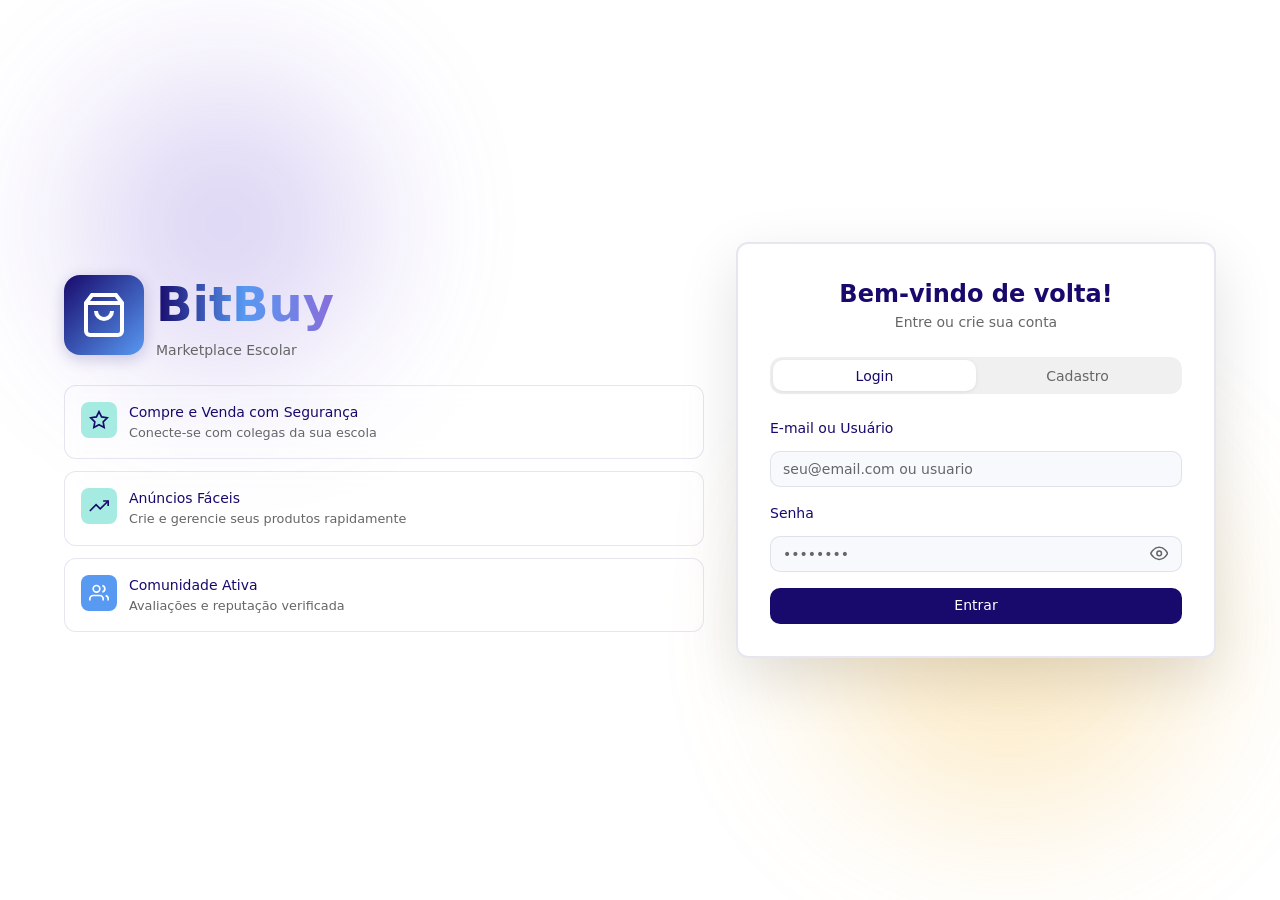
==== commit ddf5ced9: "Ajustes finais" ====
--- a/bitbuy/index.html
+++ b/bitbuy/index.html
@@ -132,7 +132,7 @@
               <div class="form-group">
                 <label class="label" for="reg-password">Senha</label>
                 <div class="password-wrapper">
-                  <input class="input" id="login-password" type="password" placeholder="••••••••" required>
+                  <input class="input" id="reg-password" type="password" placeholder="••••••••" required>
                   <button type="button" class="password-toggle" onclick="togglePassword(this)" aria-label="Mostrar senha">
                     <svg class="eye-open" viewBox="0 0 24 24" fill="none" stroke="currentColor" stroke-width="2"><path d="M1 12s4-8 11-8 11 8 11 8-4 8-11 8-11-8-11-8z"/><circle cx="12" cy="12" r="3"/></svg>
                     <svg class="eye-closed" style="display:none" viewBox="0 0 24 24" fill="none" stroke="currentColor" stroke-width="2"><path d="M17.94 17.94A10.07 10.07 0 0 1 12 20c-7 0-11-8-11-8a18.45 18.45 0 0 1 5.06-5.94M9.9 4.24A9.12 9.12 0 0 1 12 4c7 0 11 8 11 8a18.5 18.5 0 0 1-2.16 3.19m-6.72-1.07a3 3 0 1 1-4.24-4.24"/><line x1="1" y1="1" x2="23" y2="23"/></svg>
@@ -152,7 +152,7 @@
               </div>
               <div class="form-group" id="contact-field" style="display:none">
                 <label class="label" for="reg-contact">Telefone ou Forma de Contato</label>
-                <input class="input" id="reg-contact" type="text" placeholder="Digite seu telefone ou forma de contato">
+                <input class="input" id="reg-contact" type="tel" inputmode="numeric" pattern="[0-9]*" placeholder="Somente números" oninput="this.value=this.value.replace(/\D/g,'')">
               </div>
               <button type="submit" class="btn btn-primary btn-full" id="register-btn">Cadastrar</button>
             </form>
--- a/bitbuy/style.css
+++ b/bitbuy/style.css
@@ -708,6 +708,13 @@
 
 .categories { display: flex; gap: 0.5rem; overflow-x: auto; padding-bottom: 0.5rem; }
 .categories::-webkit-scrollbar { display: none; }
+.cat-sep {
+  align-self: center;
+  color: var(--muted-foreground);
+  opacity: 0.5;
+  user-select: none;
+  font-size: 0.875rem;
+}
 
 .ads-grid {
   display: grid;
